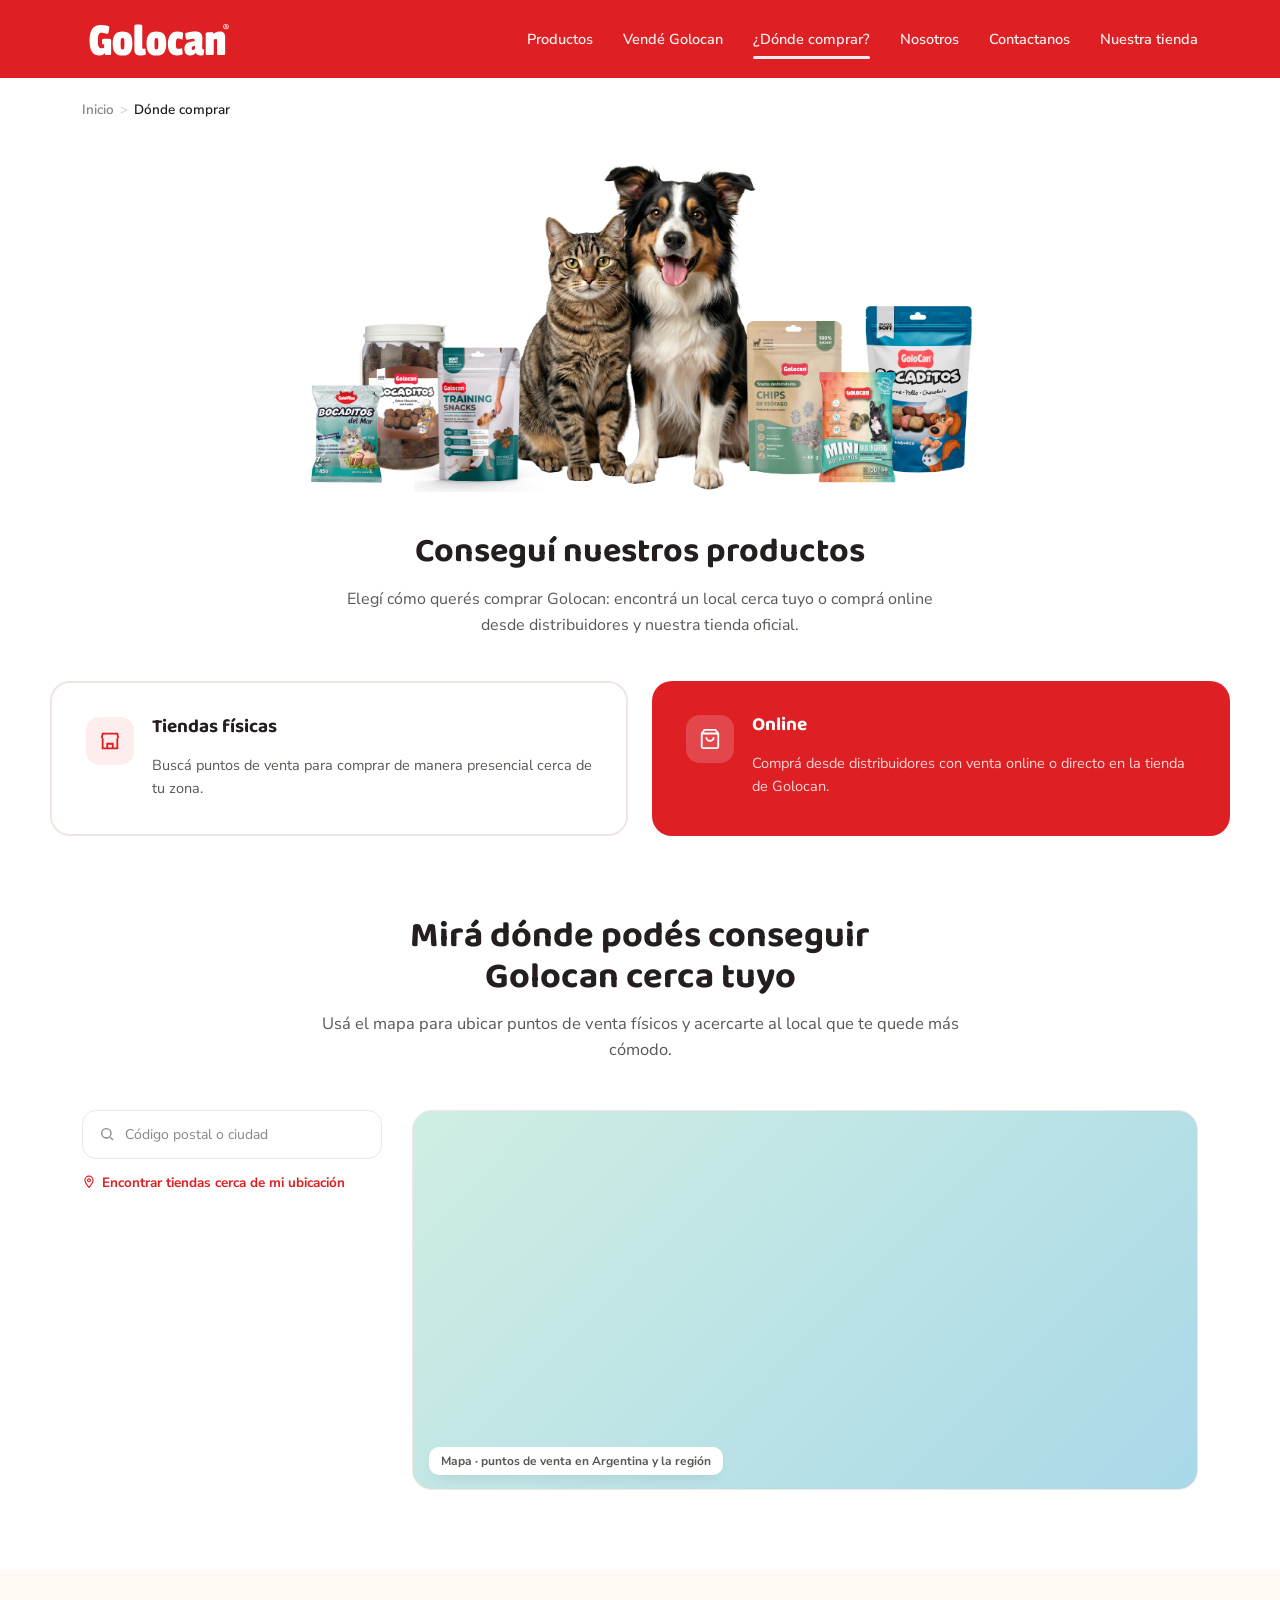
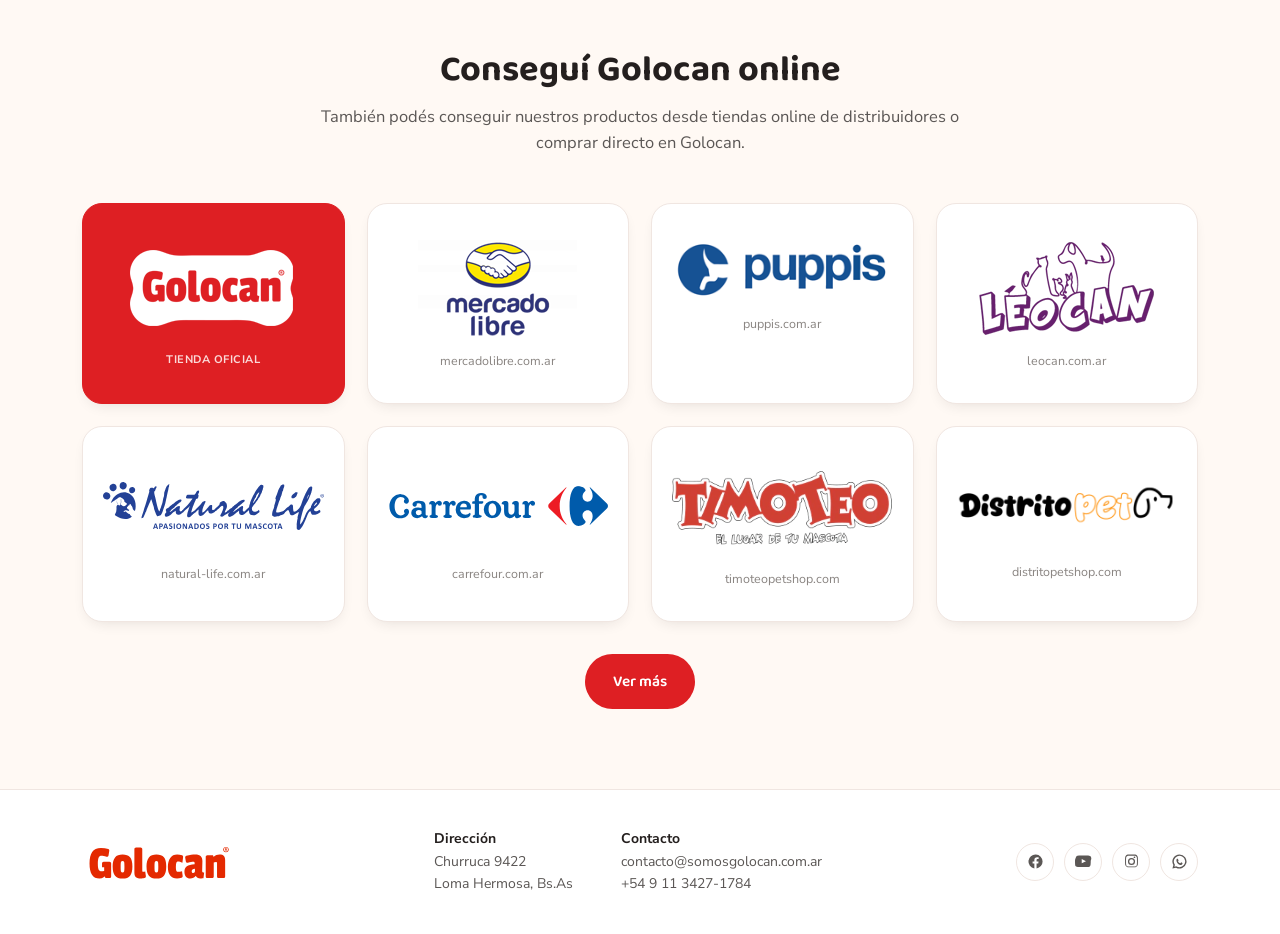
==== donde-comprar.html @ 24798d75 "Primera versión del prototipo" ====
<!DOCTYPE html>
<html lang="es">
<head>
<meta charset="UTF-8">
<meta name="viewport" content="width=device-width, initial-scale=1.0">
<title>¿Dónde comprar? | Golocan®</title>
<link rel="stylesheet" href="styles.css">
<style>
  .dc-top{text-align:center;padding:30px 0 0;}
  .dc-top .media-ph{max-width: 60%;margin:0 auto 30px; background: #fff;}
  .dc-top h1{font-size:34px;}
  .dc-top p{max-width:600px;margin:16px auto 0;font-size:16px;}

  .choice-grid{display:grid;grid-template-columns:1fr 1fr;gap:24px;margin-top:42px;}
  .choice-card{border-radius:var(--radius-md);padding:34px 34px;display:flex;gap:18px;align-items:flex-start;}
  .choice-card.outline{border:2px solid var(--line);}
  .choice-card.solid{background:var(--red-600);color:#fff;}
  .choice-card .ico{
    width:48px;height:48px;border-radius:14px;display:flex;align-items:center;justify-content:center;flex-shrink:0;
  }
  .choice-card.outline .ico{background:var(--red-50);color:var(--red-600);}
  .choice-card.solid .ico{background:rgba(255,255,255,.18);color:#fff;}
  .choice-card h3{font-size:19px;margin-bottom:8px;}
  .choice-card.solid h3{color:#fff;}
  .choice-card p{font-size:14.5px;}
  .choice-card.solid p{color:#FBD9D7;}

  .map-block{display:grid;grid-template-columns:300px 1fr;gap:30px;margin-top:34px;}
  .map-search{
    border:1.5px solid var(--line);border-radius:14px;padding:14px 16px;
    display:flex;align-items:center;gap:10px;font-size:14px;color:var(--slate-soft);margin-bottom:14px;
  }
  .map-near{font-size:13.5px;color:var(--red-600);font-weight:700;display:flex;align-items:center;gap:6px;}
  .map-canvas{
    height:380px;border-radius:var(--radius-md);overflow:hidden;border:1px solid var(--line);
    background:linear-gradient(135deg,#cfeee3,#a9d8e8);position:relative;
  }
  .map-canvas .map-label{
    position:absolute;bottom:14px;left:16px;background:#fff;border-radius:10px;
    padding:6px 12px;font-size:12px;font-weight:700;color:var(--slate);box-shadow:var(--shadow-sm);
  }

  .channels-grid{display:grid;grid-template-columns:repeat(4,1fr);gap:22px;margin-top:38px;}
  .channel-card{
    border:1px solid var(--line);border-radius:var(--radius-md);padding:34px 20px;
    display:flex;flex-direction:column;align-items:center;gap:14px;text-align:center;
    box-shadow:var(--shadow-sm); background: #fff;
  }
  .channel-card.official{background:var(--red-600);color:#fff;border-color:var(--red-600);}
  .channel-card .brand{font-family:var(--font-display);font-weight:800;font-size:18px;}
  .channel-card .brand.tienda{font-size:21px;}
  .channel-card .domain{font-size:12.5px;color:var(--slate-soft);}
  .channel-card.official .domain{color:#FBD9D7;}
  .channel-card.official .tag{font-size:11px;letter-spacing:.5px;font-weight:700;color:#FBD9D7;}

  .footer-logo img {filter: invert(34%) sepia(96%) saturate(7465%) hue-rotate(358deg) brightness(87%) contrast(106%);}

  #map, #online{scroll-margin-top: 50px;}

  @media (max-width:980px){
    .choice-grid{grid-template-columns:1fr;}
    .map-block{grid-template-columns:1fr;}
    .channels-grid{grid-template-columns:repeat(2,1fr);}
    .dc-top .media-ph{width:100%;}
  }
  @media (max-width:560px){.channels-grid{grid-template-columns:1fr;}}
</style>
</head>
<body>

<header class="site-header">
  <div class="wrap">
    <a href="index.html" class="logo">
      <img src="img/logo.svg" height="50px">
    </a>
    <nav class="main-nav">
      <ul>
        <li><a href="productos.html">Productos</a></li>
        <li><a href="vende-golocan.html">Vendé Golocan</a></li>
        <li><a href="donde-comprar.html" class="active">¿Dónde comprar?</a></li>
        <li><a href="nosotros.html">Nosotros</a></li>
        <li><a href="contactanos.html">Contactanos</a></li>
        <li><a href="#">Nuestra tienda</a></li>
      </ul>
    </nav>
    <button class="nav-toggle" aria-label="Abrir menú">
      <svg width="26" height="26" viewBox="0 0 24 24" fill="none" stroke="currentColor" stroke-width="2"><path d="M3 6h18M3 12h18M3 18h18"/></svg>
    </button>
  </div>
</header>

<div class="wrap">
  <div class="breadcrumb"><a href="index.html">Inicio</a><span class="sep">&gt;</span><span class="current">Dónde comprar</span></div>
</div>

<section class="wrap dc-top">
  <div class="media-ph"><img src="img/compra.png"></div>
  <h1>Conseguí nuestros productos</h1>
  <p>Elegí cómo querés comprar Golocan: encontrá un local cerca tuyo o comprá online desde distribuidores y nuestra tienda oficial.</p>

  <div class="choice-grid" style="text-align:left;">
    <div class="choice-card outline">
      <span class="ico"><svg width="22" height="22" viewBox="0 0 24 24" fill="none" stroke="currentColor" stroke-width="2"><path d="M3 9l1-5h16l1 5M4 9v11h16V9M9 21v-6h6v6"/></svg></span>
      <div >
        <a href="#map">
        <h3>Tiendas físicas</h3>
        <p>Buscá puntos de venta para comprar de manera presencial cerca de tu zona.</p>
        </a>
      </div>
    </div>
    <div class="choice-card solid" >
      <span class="ico"><svg width="22" height="22" viewBox="0 0 24 24" fill="none" stroke="currentColor" stroke-width="2"><path d="M6 2L3 6v14a2 2 0 002 2h14a2 2 0 002-2V6l-3-4z"/><path d="M3 6h18M16 10a4 4 0 01-8 0"/></svg></span>
      <div>
        <a href="#online">
        <h3>Online</h3>
        <p>Comprá desde distribuidores con venta online o directo en la tienda de Golocan.</p>
      </a>
      </div>
    </div>
  </div>
</section>

<section class="section">
  <div class="wrap">
    <div class="section-head center" id="map">
      <h2 class="section-title center">Mirá dónde podés conseguir<br>Golocan cerca tuyo</h2>
      <p class="section-sub center">Usá el mapa para ubicar puntos de venta físicos y acercarte al local que te quede más cómodo.</p>
    </div>

    <div class="map-block">
      <div>
        <div class="map-search">
          <svg width="16" height="16" viewBox="0 0 24 24" fill="none" stroke="currentColor" stroke-width="2"><circle cx="11" cy="11" r="7"/><path d="M21 21l-4.3-4.3"/></svg>
          Código postal o ciudad
        </div>
        <span class="map-near">
          <svg width="14" height="14" viewBox="0 0 24 24" fill="none" stroke="currentColor" stroke-width="2"><path d="M12 21s-7-7.4-7-12a7 7 0 1114 0c0 4.6-7 12-7 12z"/><circle cx="12" cy="9" r="2.5"/></svg>
          Encontrar tiendas cerca de mi ubicación
        </span>
      </div>
      <div class="map-canvas">
        <span class="map-label">Mapa · puntos de venta en Argentina y la región</span>
      </div>
    </div>
  </div>
</section>

<section class="section bg-cream">
  <div class="wrap" id="online">
    <div class="section-head center">
      <h2 class="section-title center">Conseguí Golocan online</h2>
      <p class="section-sub center">También podés conseguir nuestros productos desde tiendas online de distribuidores o comprar directo en Golocan.</p>
    </div>

    <div class="channels-grid">
      <div class="channel-card official">
        <img src="img/golocan.png">
        <span class="tag">TIENDA OFICIAL</span>
      </div>
      <div class="channel-card">
        <img src="img/ML.png">
        <span class="domain">mercadolibre.com.ar</span>
      </div>
      <div class="channel-card">
        <img src="img/puppis.png">
        <span class="domain">puppis.com.ar</span>
      </div>
      <div class="channel-card">
        <img src="img/Leocan.webp">
        <span class="domain">leocan.com.ar</span>
      </div>
      <div class="channel-card">
        <img src="img/natural-life.svg" height="90">
        <span class="domain">natural-life.com.ar</span>
      </div>
      <div class="channel-card">
        <img src="img/carrefour-c.svg" height="90">
        <span class="domain">carrefour.com.ar</span>
      </div>
      <div class="channel-card">
        <img src="img/Timoteo.webp">
        <span class="domain">timoteopetshop.com</span>
      </div>
      <div class="channel-card">
        <img src="img/Distritopet.webp">
        <span class="domain">distritopetshop.com</span>
      </div>
    </div>

    <div class="text-center mt-32">
      <a href="#" class="btn btn-primary">Ver más</a>
    </div>
  </div>
</section>

<footer class="site-footer" id="footer">
  <div class="wrap footer-row">
    <a href="index.html" class="footer-logo"><img src="img/logo.svg" color=#000 height="50px;"></a>
    <div class="footer-info">
      <div class="col"><strong>Dirección</strong>Churruca 9422<br>Loma Hermosa, Bs.As</div>
      <div class="col"><strong>Contacto</strong>contacto@somosgolocan.com.ar<br>+54 9 11 3427-1784</div>
    </div>
    <div class="footer-social">
      <a href="#" aria-label="Facebook"><svg width="17" height="17" viewBox="0 0 24 24" fill="currentColor"><path d="M22 12a10 10 0 1 0-11.6 9.9v-7H7.9V12h2.5V9.8c0-2.5 1.5-3.9 3.8-3.9 1.1 0 2.2.2 2.2.2v2.5h-1.3c-1.2 0-1.6.8-1.6 1.6V12h2.8l-.4 2.9h-2.4v7A10 10 0 0 0 22 12z"/></svg></a>
      <a href="#" aria-label="YouTube"><svg width="17" height="17" viewBox="0 0 24 24" fill="currentColor"><path d="M23 7.2s-.2-1.6-.9-2.3c-.8-.9-1.8-.9-2.2-1C16.9 3.7 12 3.7 12 3.7s-4.9 0-7.9.2c-.4 0-1.4.1-2.2 1-.7.7-.9 2.3-.9 2.3S0 9 0 10.9v1.9C0 14.7.2 16.5.2 16.5s.2 1.6.9 2.3c.8.9 1.9.8 2.4.9 1.7.2 7.5.2 7.5.2s4.9 0 7.9-.3c.4 0 1.4-.1 2.2-1 .7-.7.9-2.3.9-2.3s.2-1.8.2-3.7V10.9C23.2 9 23 7.2 23 7.2zM9.5 14.6V8.4l6 3.1-6 3.1z"/></svg></a>
      <a href="#" aria-label="Instagram"><svg width="17" height="17" viewBox="0 0 24 24" fill="currentColor"><path d="M12 2c2.7 0 3.1 0 4.1.1 1.1 0 1.8.2 2.2.4.6.2 1 .5 1.4.9.4.4.7.8.9 1.4.2.4.4 1.1.4 2.2.1 1 .1 1.4.1 4.1s0 3.1-.1 4.1c0 1.1-.2 1.8-.4 2.2-.2.6-.5 1-.9 1.4-.4.4-.8.7-1.4.9-.4.2-1.1.4-2.2.4-1 .1-1.4.1-4.1.1s-3.1 0-4.1-.1c-1.1 0-1.8-.2-2.2-.4-.6-.2-1-.5-1.4-.9-.4-.4-.7-.8-.9-1.4-.2-.4-.4-1.1-.4-2.2-.1-1-.1-1.4-.1-4.1s0-3.1.1-4.1c0-1.1.2-1.8.4-2.2.2-.6.5-1 .9-1.4.4-.4.8-.7 1.4-.9.4-.2 1.1-.4 2.2-.4C8.9 2 9.3 2 12 2zm0 1.8c-2.6 0-3 0-4 .1-.9 0-1.4.2-1.7.3-.4.2-.7.3-1 .6-.3.3-.5.6-.6 1-.1.3-.3.8-.3 1.7-.1 1-.1 1.3-.1 4s0 3 .1 4c0 .9.2 1.4.3 1.7.2.4.3.7.6 1 .3.3.6.5 1 .6.3.1.8.3 1.7.3 1 .1 1.3.1 4 .1s3 0 4-.1c.9 0 1.4-.2 1.7-.3.4-.2.7-.3 1-.6.3-.3.5-.6.6-1 .1-.3.3-.8.3-1.7.1-1 .1-1.3.1-4s0-3-.1-4c0-.9-.2-1.4-.3-1.7-.2-.4-.3-.7-.6-1-.3-.3-.6-.5-1-.6-.3-.1-.8-.3-1.7-.3-1-.1-1.3-.1-4-.1zM12 7a5 5 0 1 1 0 10 5 5 0 0 1 0-10zm0 1.8a3.2 3.2 0 1 0 0 6.4 3.2 3.2 0 0 0 0-6.4zM17.4 6a1.2 1.2 0 1 1-2.4 0 1.2 1.2 0 0 1 2.4 0z"/></svg></a>
      <a href="#" aria-label="WhatsApp"><svg width="17" height="17" viewBox="0 0 24 24" fill="currentColor"><path d="M12 2a10 10 0 0 0-8.6 15.1L2 22l5-1.3A10 10 0 1 0 12 2zm0 18a8 8 0 0 1-4.1-1.1l-.3-.2-2.8.7.7-2.7-.2-.3A8 8 0 1 1 12 20zm4.4-5.9c-.2-.1-1.4-.7-1.6-.8-.2-.1-.4-.1-.6.1-.2.2-.6.8-.8 1-.1.2-.3.2-.5.1-1.2-.6-2-1-2.8-2.3-.2-.3 0-.5.1-.6l.4-.5c.1-.2.1-.4 0-.6-.1-.2-.6-1.4-.8-1.9-.2-.5-.4-.4-.5-.4h-.5c-.2 0-.5.2-.6.4-.6.7-.6 1.5-.5 2.4.2 1.7 1 3.1 2.6 4.4 1.7 1.4 3 1.6 4.1 1.4.7-.1 1.5-.6 1.7-1.3.2-.6.2-1.1.1-1.2-.1-.1-.2-.1-.4-.2z"/></svg></a>
    </div>
  </div>
</footer>

</body>
</html>
---- styles.css ----
/* ============================================
   GOLOCAN — Prototipo institucional
   Tokens de marca
   ============================================ */

@import url('https://fonts.googleapis.com/css2?family=Baloo+2:wght@500;600;700;800&family=Nunito+Sans:ital,opsz,wght@0,6..12,400;0,6..12,500;0,6..12,600;0,6..12,700;1,6..12,400&display=swap');

:root{
  /* Color */
  --red-700:#C5161C;
  --red-600:#DE1F23;   /* rojo marca principal */
  --red-500:#E94E3A;
  --red-50:#FDEDEC;
  --ink:#241F1E;
  --slate:#5B5755;
  --slate-soft:#8A8582;
  --cream:#FFF9F4;
  --paper:#FFFFFF;
  --line:#F0E6E1;
  --shadow: 0 12px 30px -12px rgba(36,31,30,.18);
  --shadow-sm: 0 6px 16px -8px rgba(36,31,30,.16);

  /* Type */
  --font-display:'Baloo 2', sans-serif;
  --font-body:'Nunito Sans', sans-serif;

  /* Layout */
  --maxw:1180px;
  --radius-lg:28px;
  --radius-md:20px;
  --radius-pill:999px;
}

*{box-sizing:border-box;}
html{scroll-behavior:smooth;}
body{
  margin:0;
  font-family:var(--font-body);
  color:var(--ink);
  background:var(--paper);
  -webkit-font-smoothing:antialiased;
}
img{max-width:100%;display:block;}
a{color:inherit;text-decoration:none;}
ul{margin:0;padding:0;list-style:none;}
h1,h2,h3,h4{font-family:var(--font-display);margin:0;line-height:1.12;font-weight:700;}
p{margin:0;line-height:1.6;color:var(--slate);}
button{font-family:inherit;cursor:pointer;}

.wrap{max-width:var(--maxw);margin:0 auto;padding:0 32px;}

/* ---------- Buttons ---------- */
.btn{
  display:inline-flex;align-items:center;justify-content:center;gap:8px;
  font-family:var(--font-display);font-weight:600;font-size:15.5px;
  padding:13px 26px;border-radius:var(--radius-pill);
  border:2px solid transparent; transition:.18s ease;white-space:nowrap;
}
.btn-primary{background:var(--red-600);color:#fff;}
.btn-primary:hover{background:var(--red-700);transform:translateY(-1px);}
.btn-outline{background:transparent;border-color:rgba(255,255,255,.85);color:#fff;}
.btn-outline:hover{background:rgba(255,255,255,.15);}
.btn-outline-red{background:transparent;border-color:var(--red-600);color:var(--red-600);}
.btn-outline-red:hover{background:var(--red-50);}
.btn-dark{background:var(--ink);color:#fff;}
.btn-dark:hover{background:#000;}
.btn-block{width:100%;}
.btn-sm{padding:9px 18px;font-size:13.5px;}

/* ---------- Header ---------- */
.site-header{
  background:var(--red-600);
  position:sticky;top:0;z-index:50;
}
.site-header .wrap{
  display:flex;align-items:center;justify-content:space-between;
  height:78px;
}
.logo{
  font-family:var(--font-display);font-weight:800;color:#fff;
  font-size:26px;letter-spacing:.2px;display:flex;align-items:center;gap:2px;
}
.logo sup{font-size:11px;font-weight:600;}
.logo .paw{width:20px;height:20px;display:inline-block;}
nav.main-nav ul{display:flex;gap:30px;}
nav.main-nav a{
  color:#fff;font-weight:600;font-size:14.5px;font-family:var(--font-body);
  opacity:.92;position:relative;padding:6px 0;
}
nav.main-nav a:hover{opacity:1;}
nav.main-nav a.active::after{
  content:"";position:absolute;left:0;right:0;bottom:-4px;height:3px;
  background:#fff;border-radius:3px;
}
.nav-toggle{display:none;background:none;border:0;color:#fff;}

/* ---------- Breadcrumb ---------- */
.breadcrumb{
  padding:22px 0 0;font-size:13.5px;color:var(--slate-soft);font-weight:600;
}
.breadcrumb a{color:var(--slate-soft);}
.breadcrumb a:hover{color:var(--red-600);}
.breadcrumb .sep{margin:0 6px;color:#D8D2CE;}
.breadcrumb .current{color:var(--ink);}

/* ---------- Footer ---------- */
.site-footer{
  background:var(--paper);border-top:1px solid var(--line);
  padding:38px 0;
}
.footer-row{
  display:flex;align-items:center;justify-content:space-between;
  flex-wrap:wrap;gap:24px;
}
.footer-logo{font-family:var(--font-display);font-weight:800;font-size:24px;color:var(--red-600);}
.footer-info{display:flex;gap:48px;flex-wrap:wrap;}
.footer-info .col{font-size:14px;color:var(--slate);line-height:1.6;}
.footer-info .col strong{display:block;color:var(--ink);font-weight:700;}
.footer-social{display:flex;gap:10px;}
.footer-social a{
  width:38px;height:38px;border-radius:50%;border:1.5px solid var(--line);
  display:flex;align-items:center;justify-content:center;color:var(--slate);
  transition:.15s;
}
.footer-social a:hover{background:var(--red-600);border-color:var(--red-600);color:#fff;}
.footer-bar{height:14px;background:var(--red-600);}

/* ---------- Section helpers ---------- */
.section{padding:80px 0;}
.section-tight{padding:50px 0;}
.eyebrow{
  font-family:var(--font-display);font-weight:700;color:var(--red-600);
  font-size:15px;letter-spacing:.3px;margin-bottom:10px;display:block;
}
.section-title{font-size:36px;color:var(--ink);}
.section-title.center{text-align:center;}
.section-sub{margin-top:14px;font-size:16.5px;max-width:680px;}
.section-sub.center{margin-inline:auto;text-align:center;}
.section-head{margin-bottom:46px;}
.section-head.center{text-align:center;}

.bg-cream{background:var(--cream);}
.bg-red{background:var(--red-600);color:#fff;}
.bg-ink{background:var(--ink);color:#fff;}

/* ---------- Cards ---------- */
.card{
  background:#fff;border-radius:var(--radius-md);
  box-shadow:var(--shadow-sm);border:1px solid var(--line);
}

/* ---------- Placeholder media (stand-in for brand photography) ---------- */
.media-ph{
  border-radius:var(--radius-md);
  display:flex;align-items:center;justify-content:center;
  color:var(--slate-soft);font-weight:700;font-size:13px;letter-spacing:.5px;
  text-transform:uppercase;position:relative;overflow:hidden;
}
.media-ph::before{
  content:"";position:absolute;inset:0;
}
.media-ph span{position:relative;z-index:1;}

/* ---------- Misc utilities ---------- */
.flex{display:flex;}
.gap{gap:20px;}
.grid-2{display:grid;grid-template-columns:1fr 1fr;gap:40px;align-items:center;}
.text-center{text-align:center;}
.mt-32{margin-top:32px;}
.tag-pill{
  display:inline-flex;align-items:center;gap:8px;background:#fff;
  border:2px solid var(--line);border-radius:var(--radius-pill);
  padding:11px 22px;font-family:var(--font-display);font-weight:600;font-size:14.5px;color:var(--ink);
  transition:.15s;
}
.tag-pill.is-active{background:var(--red-600);color:#fff;border-color:var(--red-600);}
.tag-pill:hover{border-color:var(--red-600);}

/* ---------- Responsive ---------- */
@media (max-width:980px){
  .grid-2{grid-template-columns:1fr;}
  nav.main-nav{display:none;}
  .nav-toggle{display:block;}
  .footer-row{flex-direction:column;align-items:flex-start;}
}
@media (max-width:640px){
  .wrap{padding:0 20px;}
  .section{padding:56px 0;}
  .section-title{font-size:28px;}
}
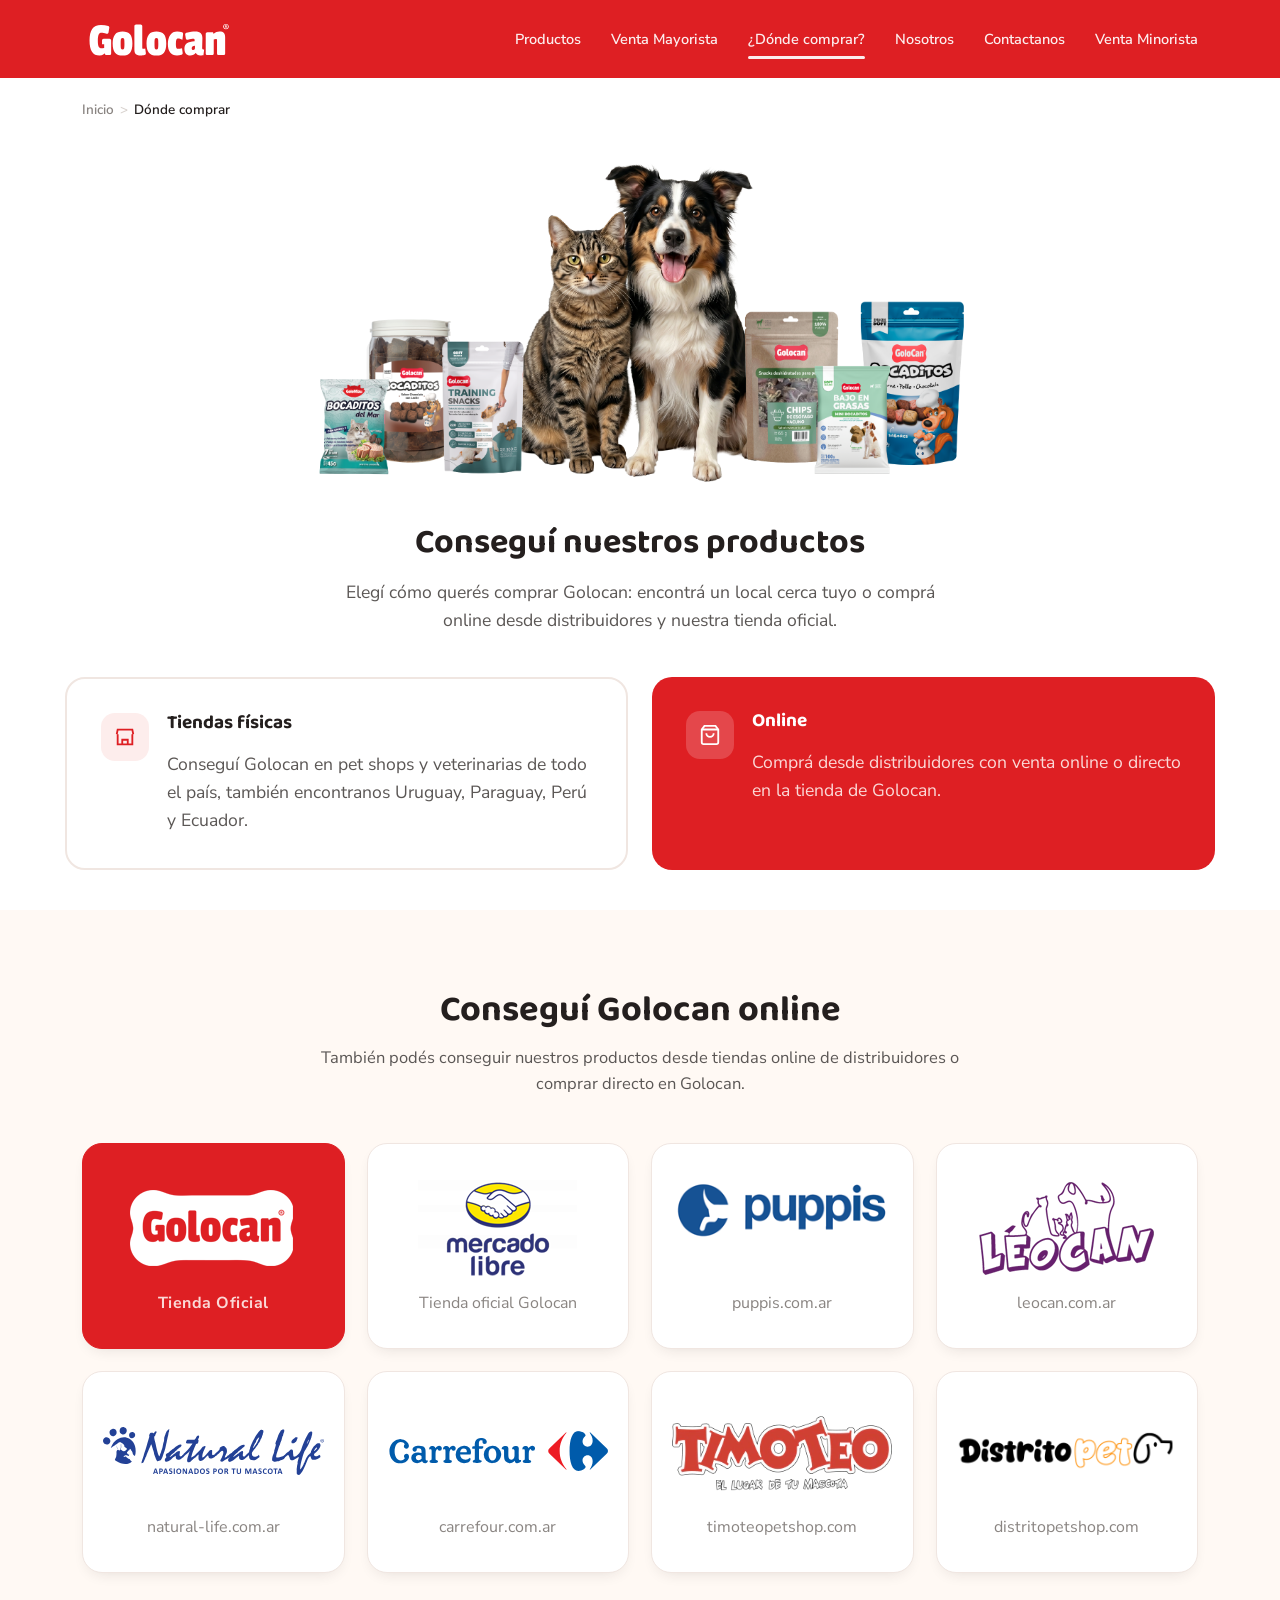
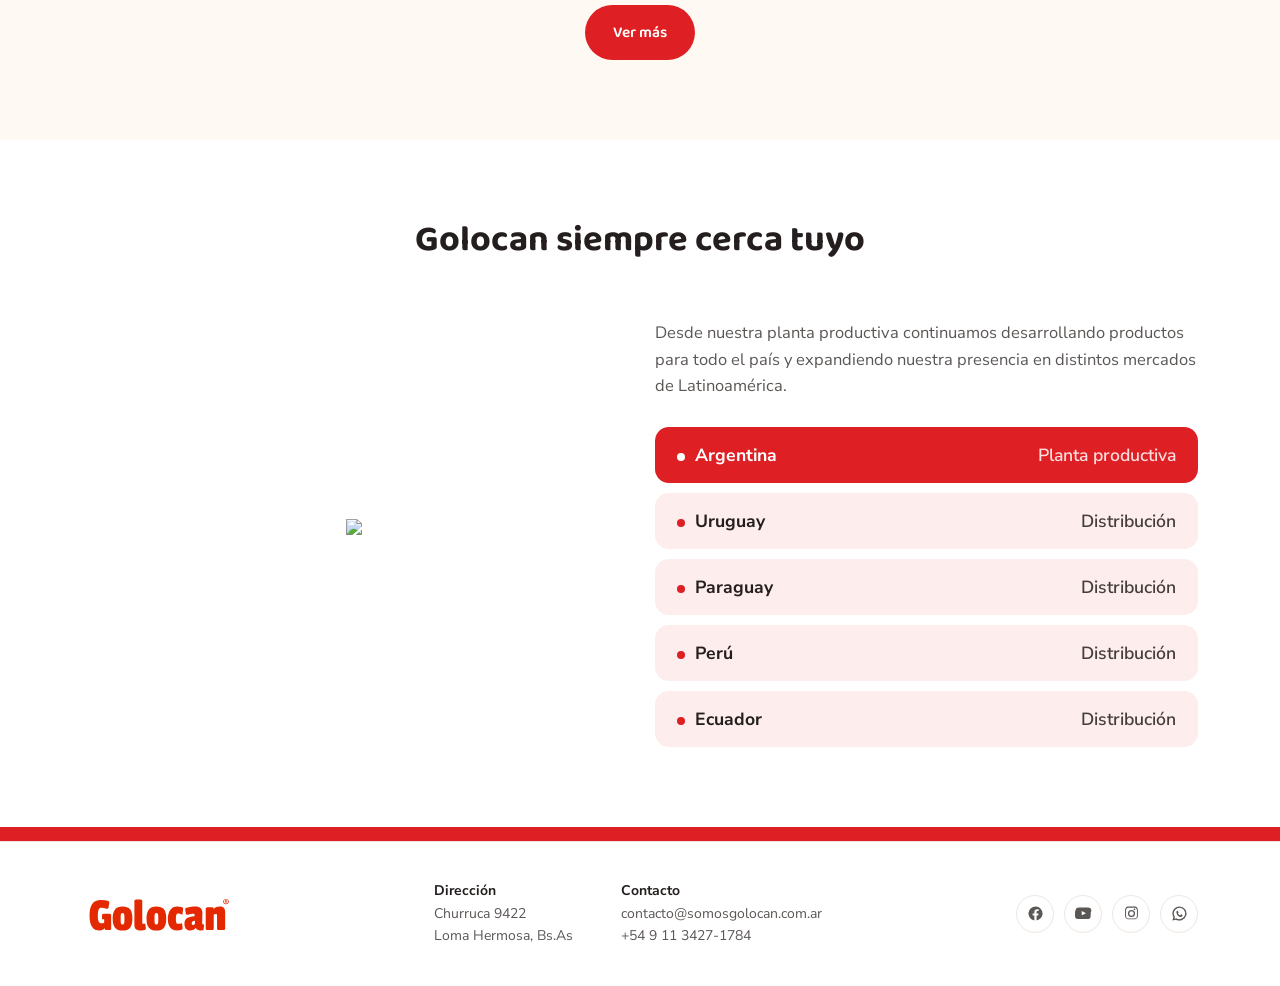
==== commit f282a5e7: "actualizacion" ====
--- a/donde-comprar.html
+++ b/donde-comprar.html
@@ -6,10 +6,10 @@
 <title>¿Dónde comprar? | Golocan®</title>
 <link rel="stylesheet" href="styles.css">
 <style>
-  .dc-top{text-align:center;padding:30px 0 0;}
+  .dc-top{text-align:center;padding:30px 15px 40px;}
   .dc-top .media-ph{max-width: 60%;margin:0 auto 30px; background: #fff;}
   .dc-top h1{font-size:34px;}
-  .dc-top p{max-width:600px;margin:16px auto 0;font-size:16px;}
+  .dc-top p{max-width:600px;margin:16px auto 0;font-size:1.1rem;}
 
   .choice-grid{display:grid;grid-template-columns:1fr 1fr;gap:24px;margin-top:42px;}
   .choice-card{border-radius:var(--radius-md);padding:34px 34px;display:flex;gap:18px;align-items:flex-start;}
@@ -22,36 +22,37 @@
   .choice-card.solid .ico{background:rgba(255,255,255,.18);color:#fff;}
   .choice-card h3{font-size:19px;margin-bottom:8px;}
   .choice-card.solid h3{color:#fff;}
-  .choice-card p{font-size:14.5px;}
+  .choice-card p{font-size:1.1rem;}
   .choice-card.solid p{color:#FBD9D7;}
 
-  .map-block{display:grid;grid-template-columns:300px 1fr;gap:30px;margin-top:34px;}
-  .map-search{
-    border:1.5px solid var(--line);border-radius:14px;padding:14px 16px;
-    display:flex;align-items:center;gap:10px;font-size:14px;color:var(--slate-soft);margin-bottom:14px;
-  }
-  .map-near{font-size:13.5px;color:var(--red-600);font-weight:700;display:flex;align-items:center;gap:6px;}
-  .map-canvas{
-    height:380px;border-radius:var(--radius-md);overflow:hidden;border:1px solid var(--line);
-    background:linear-gradient(135deg,#cfeee3,#a9d8e8);position:relative;
-  }
-  .map-canvas .map-label{
-    position:absolute;bottom:14px;left:16px;background:#fff;border-radius:10px;
-    padding:6px 12px;font-size:12px;font-weight:700;color:var(--slate);box-shadow:var(--shadow-sm);
-  }
+  .map-block{display:grid;grid-template-columns:1fr 1fr;gap:30px;margin-top:34px;}
 
   .channels-grid{display:grid;grid-template-columns:repeat(4,1fr);gap:22px;margin-top:38px;}
   .channel-card{
     border:1px solid var(--line);border-radius:var(--radius-md);padding:34px 20px;
     display:flex;flex-direction:column;align-items:center;gap:14px;text-align:center;
-    box-shadow:var(--shadow-sm); background: #fff;
+    box-shadow:var(--shadow-sm); background: #fff; justify-content:space-between;
   }
   .channel-card.official{background:var(--red-600);color:#fff;border-color:var(--red-600);}
   .channel-card .brand{font-family:var(--font-display);font-weight:800;font-size:18px;}
   .channel-card .brand.tienda{font-size:21px;}
-  .channel-card .domain{font-size:12.5px;color:var(--slate-soft);}
+  .channel-card .domain{font-size:1rem;color:var(--slate-soft);}
   .channel-card.official .domain{color:#FBD9D7;}
-  .channel-card.official .tag{font-size:11px;letter-spacing:.5px;font-weight:700;color:#FBD9D7;}
+  .channel-card.official .tag{font-size:1rem;letter-spacing:.5px;font-weight:700;color:#FBD9D7;}
+
+  .countries{display:flex;flex-direction:column;gap:10px;}
+  .country-row{
+    display:flex;justify-content:space-between;align-items:center;
+    padding:16px 22px;border-radius:14px;font-weight:700;font-size:1.1rem;
+  }
+  .country-row .dot{width:8px;height:8px;border-radius:50%;display:inline-block;margin-right:10px;}
+  .country-row.main{background:var(--red-600);color:#fff;}
+  .country-row.main .dot{background:#fff;}
+  .country-row:not(.main){background:var(--red-50);color:var(--ink);}
+  .country-row:not(.main) .dot{background:var(--red-600);}
+  .country-row span.tag{font-weight:600;font-size:1.1rem;opacity:.85;}
+  .media-ph .mapa {max-width: 70%; justify-content: center; align-items: center;}
+
 
   .footer-logo img {filter: invert(34%) sepia(96%) saturate(7465%) hue-rotate(358deg) brightness(87%) contrast(106%);}
 
@@ -76,11 +77,11 @@
     <nav class="main-nav">
       <ul>
         <li><a href="productos.html">Productos</a></li>
-        <li><a href="vende-golocan.html">Vendé Golocan</a></li>
+        <li><a href="vende-golocan.html">Venta Mayorista</a></li>
         <li><a href="donde-comprar.html" class="active">¿Dónde comprar?</a></li>
         <li><a href="nosotros.html">Nosotros</a></li>
         <li><a href="contactanos.html">Contactanos</a></li>
-        <li><a href="#">Nuestra tienda</a></li>
+        <li><a href="#">Venta Minorista</a></li>
       </ul>
     </nav>
     <button class="nav-toggle" aria-label="Abrir menú">
@@ -104,7 +105,7 @@
       <div >
         <a href="#map">
         <h3>Tiendas físicas</h3>
-        <p>Buscá puntos de venta para comprar de manera presencial cerca de tu zona.</p>
+        <p>Conseguí Golocan en pet shops y veterinarias de todo el país, también encontranos Uruguay, Paraguay, Perú y Ecuador.</p>
         </a>
       </div>
     </div>
@@ -120,30 +121,6 @@
   </div>
 </section>
 
-<section class="section">
-  <div class="wrap">
-    <div class="section-head center" id="map">
-      <h2 class="section-title center">Mirá dónde podés conseguir<br>Golocan cerca tuyo</h2>
-      <p class="section-sub center">Usá el mapa para ubicar puntos de venta físicos y acercarte al local que te quede más cómodo.</p>
-    </div>
-
-    <div class="map-block">
-      <div>
-        <div class="map-search">
-          <svg width="16" height="16" viewBox="0 0 24 24" fill="none" stroke="currentColor" stroke-width="2"><circle cx="11" cy="11" r="7"/><path d="M21 21l-4.3-4.3"/></svg>
-          Código postal o ciudad
-        </div>
-        <span class="map-near">
-          <svg width="14" height="14" viewBox="0 0 24 24" fill="none" stroke="currentColor" stroke-width="2"><path d="M12 21s-7-7.4-7-12a7 7 0 1114 0c0 4.6-7 12-7 12z"/><circle cx="12" cy="9" r="2.5"/></svg>
-          Encontrar tiendas cerca de mi ubicación
-        </span>
-      </div>
-      <div class="map-canvas">
-        <span class="map-label">Mapa · puntos de venta en Argentina y la región</span>
-      </div>
-    </div>
-  </div>
-</section>
 
 <section class="section bg-cream">
   <div class="wrap" id="online">
@@ -155,11 +132,11 @@
     <div class="channels-grid">
       <div class="channel-card official">
         <img src="img/golocan.png">
-        <span class="tag">TIENDA OFICIAL</span>
+        <span class="tag">Tienda Oficial</span>
       </div>
       <div class="channel-card">
         <img src="img/ML.png">
-        <span class="domain">mercadolibre.com.ar</span>
+        <span class="domain">Tienda oficial Golocan</span>
       </div>
       <div class="channel-card">
         <img src="img/puppis.png">
@@ -192,6 +169,28 @@
     </div>
   </div>
 </section>
+
+<section class="section">
+  <div class="wrap">
+    <div class="section-head center" id="map">
+      <h2 class="section-title center">Golocan siempre cerca tuyo</h2>
+    </div>
+
+    <div class="map-block">
+      <div class="media-ph"><img class="mapa" src="img/mapa.png"></div>
+    <div>
+      <p class="section-sub mt-32" style="margin-top:14px;margin-bottom:28px;">Desde nuestra planta productiva continuamos desarrollando productos para todo el país y expandiendo nuestra presencia en distintos mercados de Latinoamérica.</p>
+      <div class="countries">
+        <div class="country-row main"><span><span class="dot"></span>Argentina</span><span class="tag">Planta productiva</span></div>
+        <div class="country-row"><span><span class="dot"></span>Uruguay</span><span class="tag">Distribución</span></div>
+        <div class="country-row"><span><span class="dot"></span>Paraguay</span><span class="tag">Distribución</span></div>
+        <div class="country-row"><span><span class="dot"></span>Perú</span><span class="tag">Distribución</span></div>
+        <div class="country-row"><span><span class="dot"></span>Ecuador</span><span class="tag">Distribución</span></div>
+      </div>
+  </div>
+</section>
+
+<div class="footer-bar"></div>
 
 <footer class="site-footer" id="footer">
   <div class="wrap footer-row">
@@ -209,5 +208,16 @@
   </div>
 </footer>
 
+<script>
+  const menuToggle = document.querySelector('.nav-toggle');
+  const navLinks = document.querySelector('.main-nav');
+
+  menuToggle.addEventListener('click', () => {
+      navLinks.classList.toggle('active');
+  });
+
+
+</script>
+
 </body>
 </html>
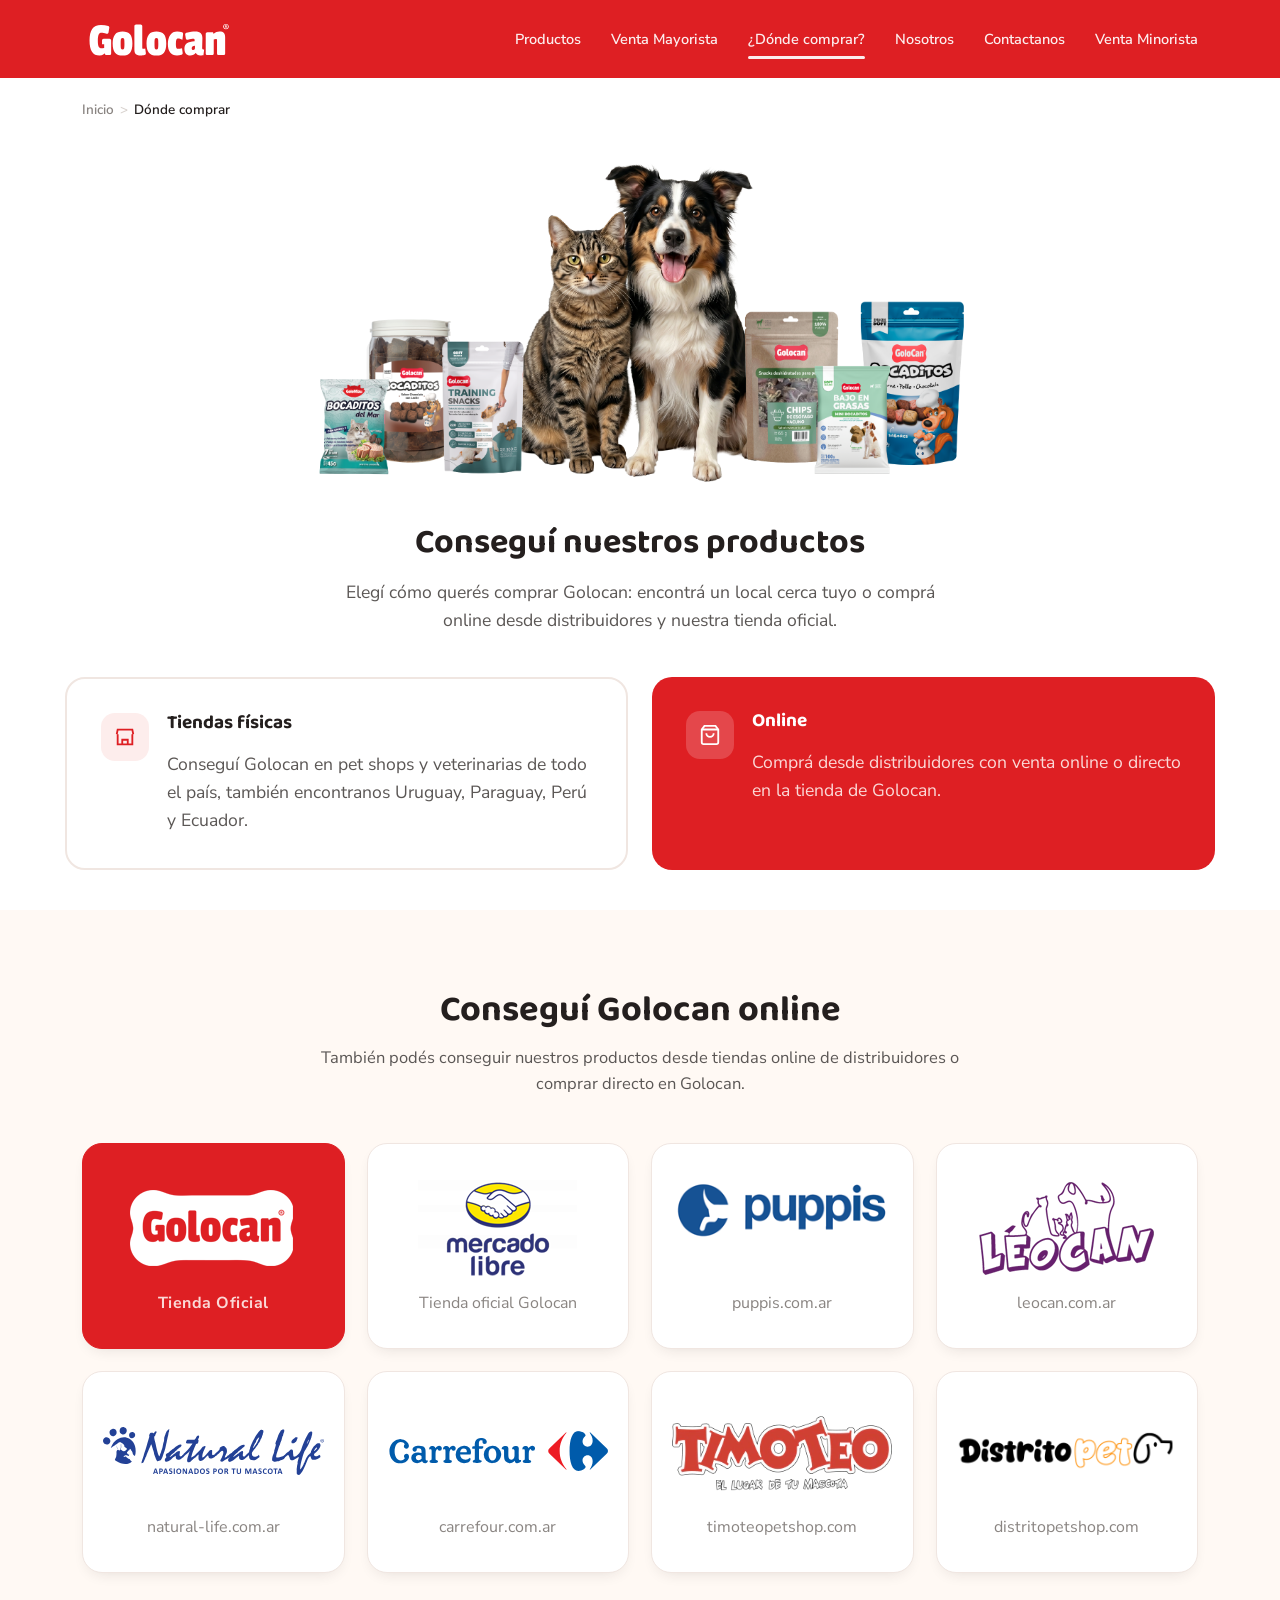
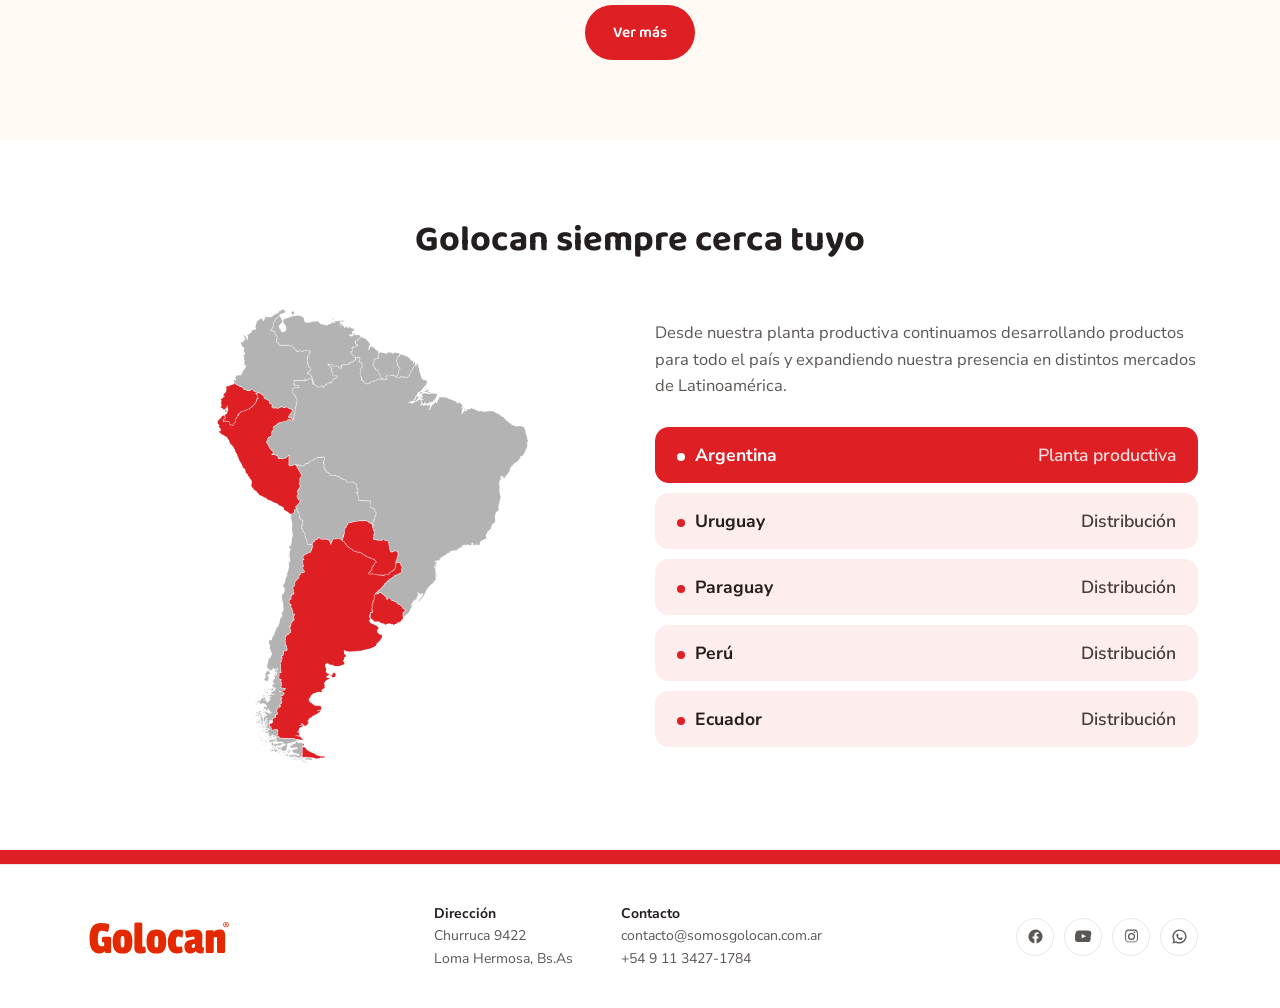
==== commit 9a50b75e: "cambio mapa" ====
--- a/donde-comprar.html
+++ b/donde-comprar.html
@@ -177,7 +177,7 @@
     </div>
 
     <div class="map-block">
-      <div class="media-ph"><img class="mapa" src="img/mapa.png"></div>
+      <div class="media-ph"><img class="mapa" src="img/map.png"></div>
     <div>
       <p class="section-sub mt-32" style="margin-top:14px;margin-bottom:28px;">Desde nuestra planta productiva continuamos desarrollando productos para todo el país y expandiendo nuestra presencia en distintos mercados de Latinoamérica.</p>
       <div class="countries">
